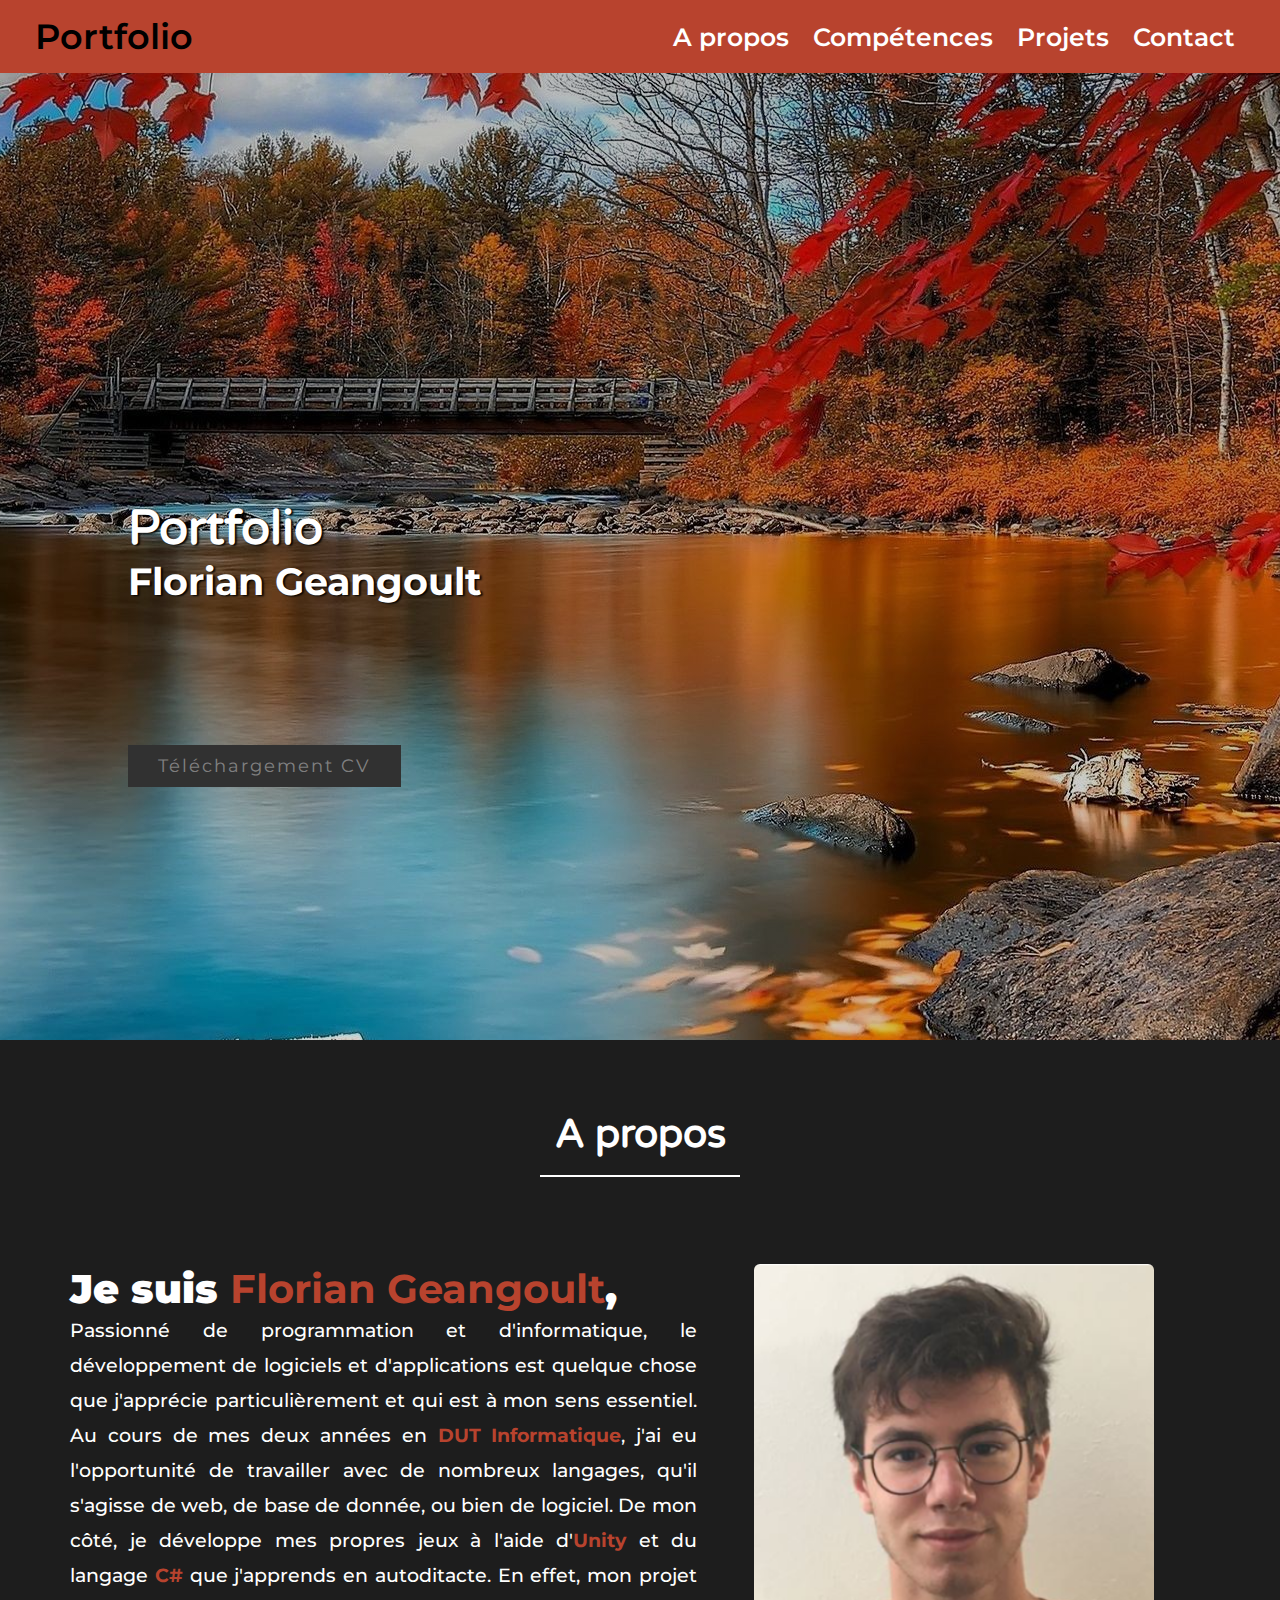
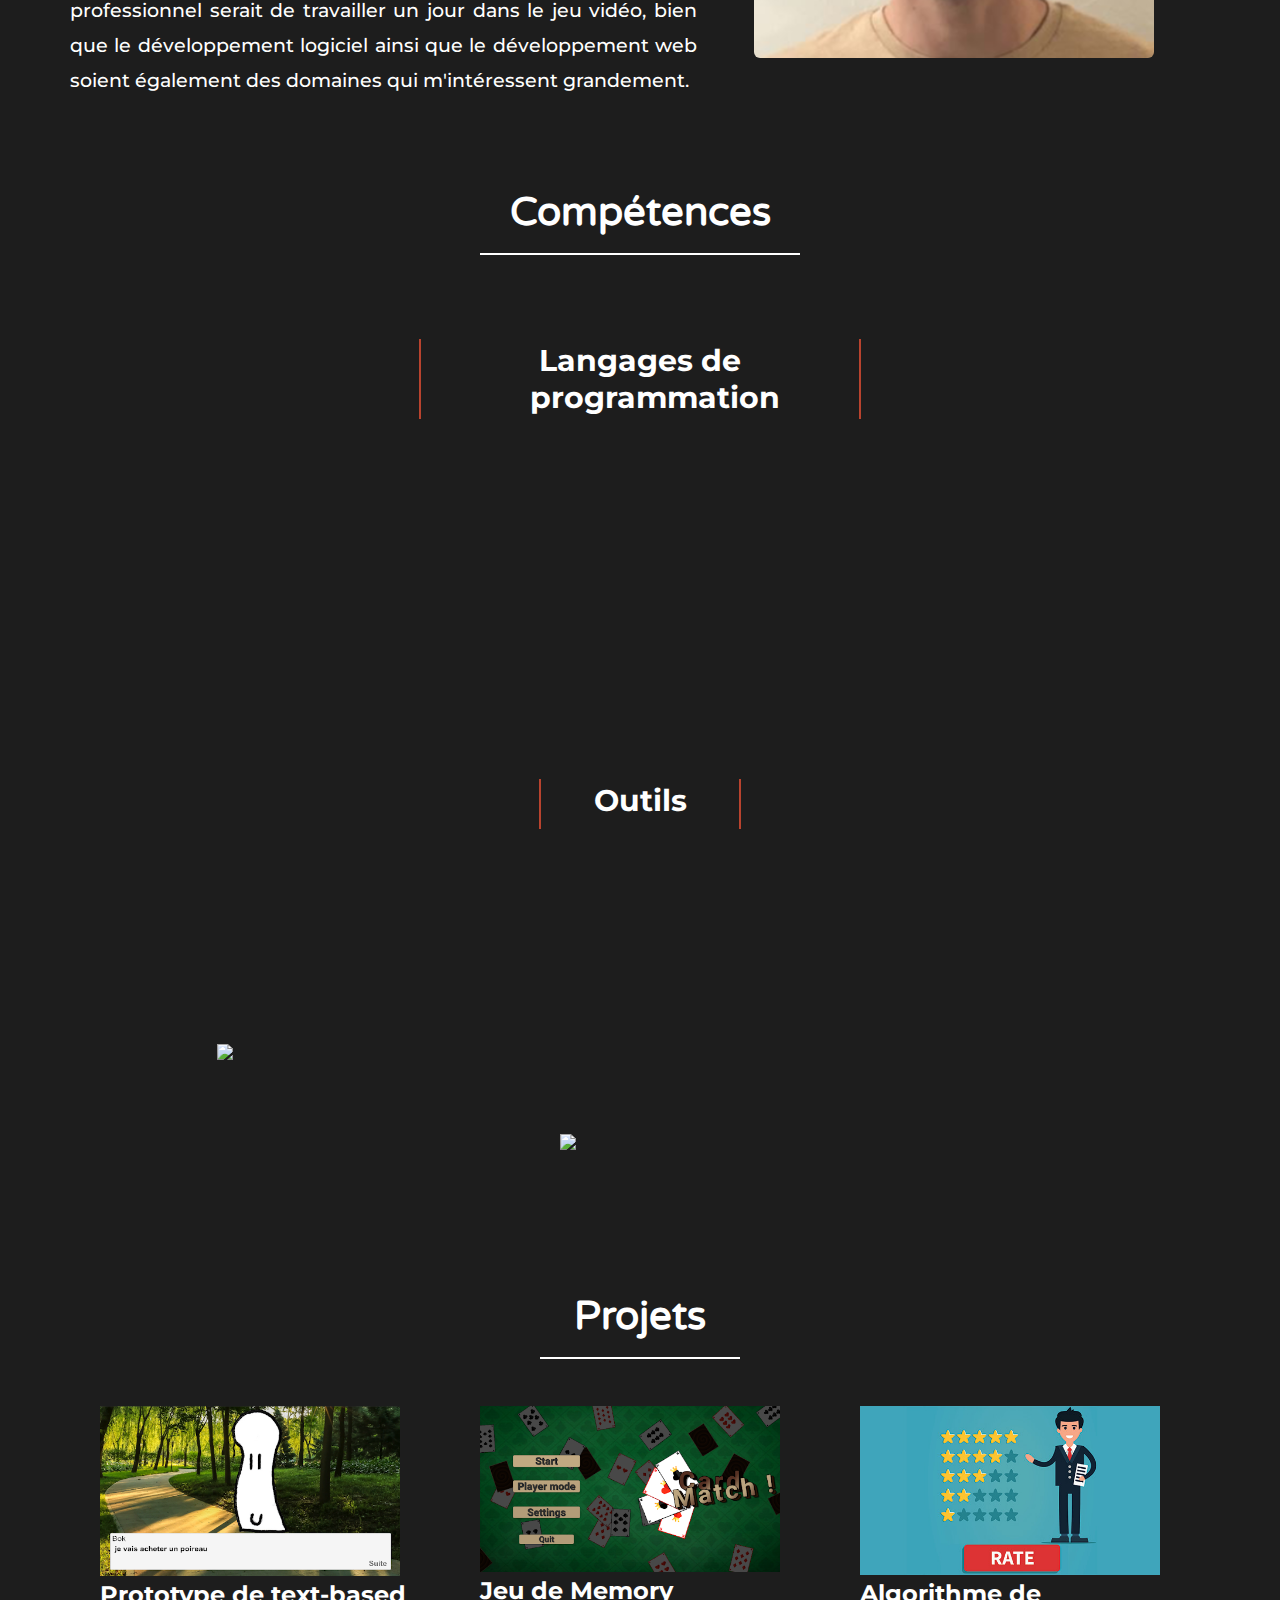
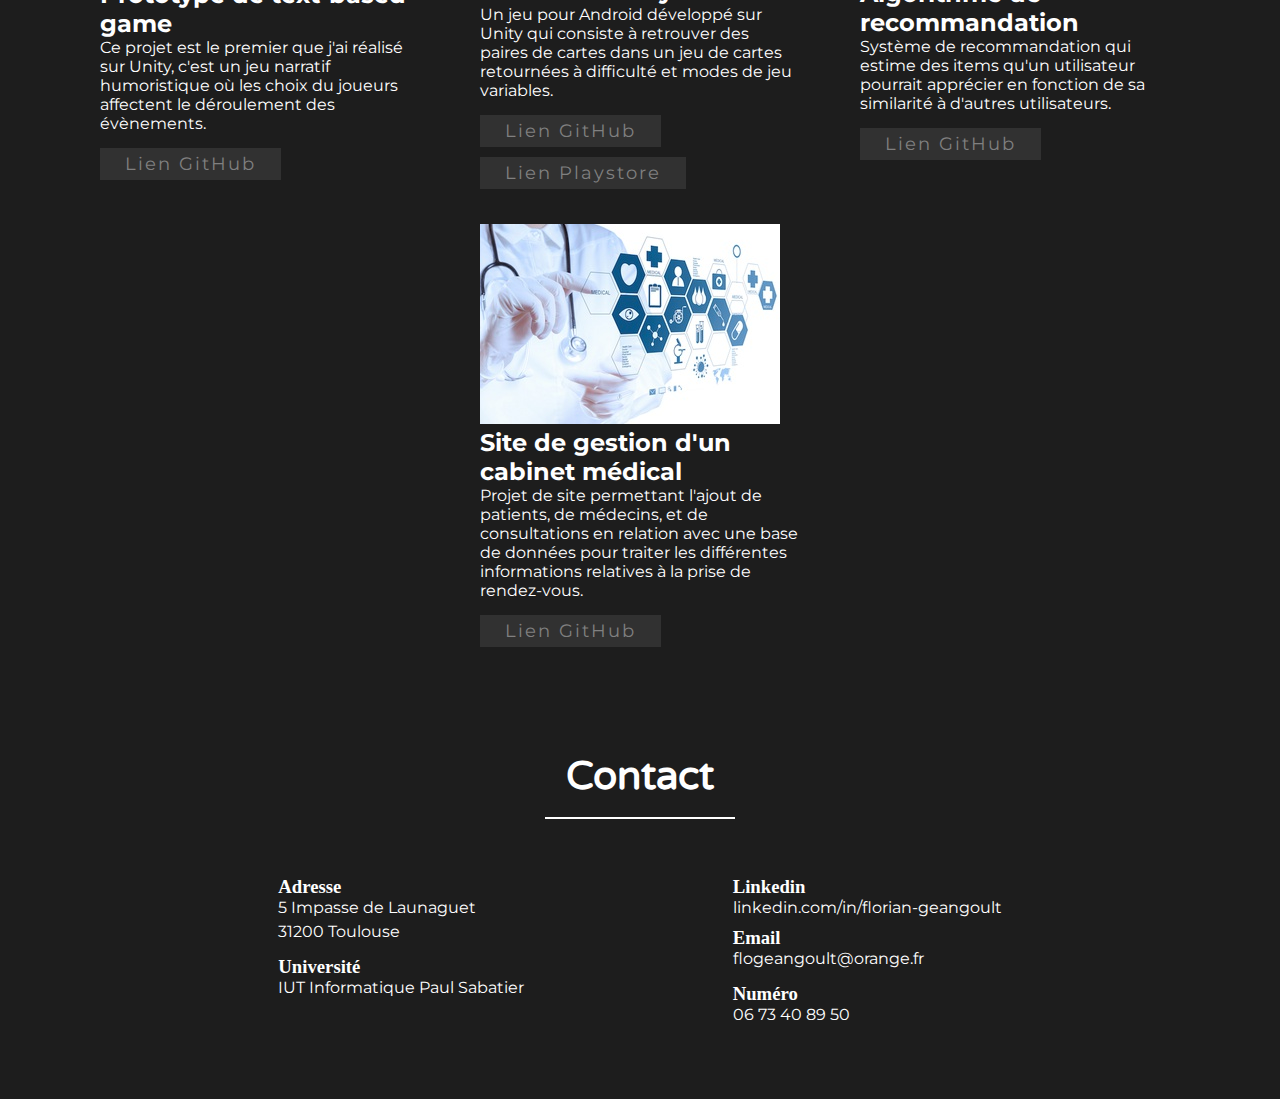
==== HTMLPage1.html @ d73c0a9d "Add files via upload" ====
﻿<!DOCTYPE html>

<html lang="fr" xmlns="http://www.w3.org/1999/xhtml">
<head>
    
    <meta charset="utf-8" />
    <meta name="viewport" content="width=device-width, initial-scale=1.0">
    <title>Mon portfolio</title>
    <link rel="stylesheet" href="styles.css">
    <link rel="stylesheet" href="https://cdn.jsdelivr.net/gh/devicons/devicon@v2.14.0/devicon.min.css">
</head>
<body>
    
        <nav class = "navbar" id="navbar">
            <div class="max-width">
            
                <div class="logo"><a href="#intro"> Portfolio</a></div>
                <ul class = "menu">
                    <li><a href="#presentation"> A propos</a></li>
                    <li><a href="#competences"> Compétences</a></li>
                    <li><a href="#projets"> Projets</a></li>
                    <li><a href="#contact"> Contact</a></li>
                
                </ul>
            </div>
        </nav>
    <section class = "intro" id="intro"> 
        <div class="texte">
            <h1> Portfolio</h1>
            
            <h2>Florian Geangoult</h2>
            <div class="button">
                <a href="CV_Stage.pdf" download> Téléchargement CV </a>
            </div>
        </div>
    </section>
   
    <section class="presentation" id="presentation">
        <h1> A propos</h1>
        <div class="trait"></div>
        <div class = "contenu">
        <div class="column textIntro">

            <h2>
                Je suis <span>Florian Geangoult</span>,
            </h2>
            <p>
               Passionné de programmation et d'informatique, le développement de logiciels et d'applications est quelque chose que j'apprécie particulièrement et qui est à mon sens essentiel.
               Au cours de mes deux années en <span>DUT Informatique</span>, j'ai eu l'opportunité de travailler avec de nombreux langages, qu'il s'agisse de web, de base de donnée, ou bien de logiciel. De mon
               côté, je développe mes propres jeux à l'aide d'<span>Unity</span> et du langage <span>C#</span> que j'apprends en autoditacte. En effet, mon projet professionnel serait de travailler un jour dans le jeu vidéo,
               bien que le développement logiciel ainsi que le développement web soient également des domaines qui m'intéressent grandement.
            </p>
        </div>
        <div class="column right">
            <img src = "portrait.PNG">
        </div>
        </div>
    </section>

    <section class = "competences" id="competences">
        <h1> Compétences</h1>
        <div class="trait"></div>
        <div class="textCompetences">
            <div class="titreCompetences">
                <div class="column first">
                    <div class = "traitvertical"></div>
                </div>
                <div class="column second">
                    <h2>
                        Langages de programmation
                    </h2>
                </div>
                <div class="column third">
                    <div class = "traitvertical"></div>
                </div>
            </div>
            <div class="langages">
                
                <div class="column first">
                    <i class="devicon-java-plain colored"></i>
                </div>
                <div class="column second">
                    <i class="devicon-csharp-plain colored"></i>
                </div>
                <div class="column third">
                    <i class="devicon-c-plain colored"></i>
                </div>
                <div class="column fourth">
                    <i class="devicon-python-plain colored"></i>
                </div>
                <div class="column fifth">
                    <i class="devicon-php-plain colored"></i>
                </div>
                <div class="column sixth">
                    <i class="devicon-html5-plain colored"></i>
                </div>
                <div class="column seventh">
                    <i class="devicon-css3-plain colored"></i>
                </div>
                <div class="column eighth">
                    <i class="devicon-mysql-plain colored"></i>
                
            </div>
            
        </div>
        <div class="titreOutils">
            <div class="column first">
                <div class = "traitvertical"></div>
            </div>
            <div class="column second">
                <h2>
                    Outils
                </h2>
            </div>
            <div class="column third">
                <div class = "traitvertical"></div>
            </div>
        </div>
        <div class="langages">
                
            <div class="column first">
                <img src = "unity.PNG">
            </div>
            <div class="column second">
                <i class="devicon-vscode-plain colored"></i>
            </div>
            <div class="column third">
                <i class="devicon-apache-plain colored"></i>
            </div>
            <div class="column fourth">
                <img src = "github.PNG">
            </div>
           
        </div>
</section>

    <section class="projets" id="projets">
        <h1>Projets</h1>  
        <div class="trait"></div>
        <div class="images">
            <div class="column first">
                <img src="bok.png">
                <h2>Prototype de text-based game</h2> <i class="devicon-csharp-plain colored"></i>
                <p>Ce projet est le premier que j'ai réalisé sur Unity, c'est un jeu narratif humoristique
                    où les choix du joueurs affectent le déroulement des évènements.
                </p>
                <a href="https://github.com/FlorianGeangoult/BokTextBased/tree/master" target="_blank">Lien GitHub</a>       
            </div>
            <div class="column second">
                <img src="memory.png">
                
                <h2>Jeu de Memory</h2> <i class="devicon-csharp-plain colored"></i>
                <p>Un jeu pour Android développé sur Unity qui consiste à retrouver des paires de cartes dans un jeu de cartes retournées
                    à difficulté et modes de jeu variables.
                </p>
                <li><a href="https://github.com/FlorianGeangoult/Memory/tree/master" target="_blank">Lien GitHub</a></li>
                <li><a href="https://play.google.com/store/apps/details?id=com.Jangouz.Memory&hl=fr&gl=US" target="_blank">Lien Playstore</a></li>
            </div>
            <div class="column third">
                <img src="recommandation2.jpg">
                <h2>Algorithme de recommandation</h2><i class="devicon-python-plain colored"></i>
                <p>Système de recommandation qui estime des items qu'un utilisateur pourrait apprécier en fonction
                    de sa similarité à d'autres utilisateurs.
                </p>
                <a href="https://github.com/FlorianGeangoult/Recommandation">Lien GitHub</a>
            </div>
            <div class="column fourth">
                <img src="cabinet.jpg">
                <h2>Site de gestion d'un cabinet médical</h2><i class="devicon-php-plain colored"></i><i class="devicon-html5-plain colored"></i><i class="devicon-css3-plain colored"></i><i class="devicon-mysql-plain colored"></i>
                <p>Projet de site permettant l'ajout de patients, de médecins, et de consultations en relation
                    avec une base de données pour traiter les différentes informations relatives à la prise de rendez-vous.
                </p>
                <a href="https://github.com/FlorianGeangoult/Recommandation">Lien GitHub</a>
            </div>
        </div>
    </section>

    <section class = "contact" id="contact">
        <h1>Contact</h1>  
        <div class="trait"></div>
        <div class="contactMe">
            <div class="infos">
                

                <h3>Adresse</h3>
                <p>5 Impasse de Launaguet</p>
                <p>31200 Toulouse</p>

                <h3>Université</h3>
                <p>IUT Informatique Paul Sabatier</p>
            </div>
            
            <div class="reseaux">
                <h3>Linkedin</h3>
                <a href="https://www.linkedin.com/in/florian-geangoult-b936b31b6/">linkedin.com/in/florian-geangoult</a>

                <h3>Email</h3>
                <p>flogeangoult@orange.fr</p>
                
                <h3>Numéro</h3>
                <p>06 73 40 89 50</p>
            </div>
            

            

        </div>

    </section>

    
    

</body>
</html>
---- styles.css ----
@import url('https://fonts.googleapis.com/css2?family=Montserrat&family=Varela+Round&display=swap');

html {
    scroll-behavior: smooth;
}

*
{
    margin : 0;
    padding : 0;
    box-sizing : border-box;
    text-decoration: none;
}

span{
    color: rgb(184, 67, 46);
}


h1
{
    font-family: 'Varela Round', sans-serif;
}

h2
{
    font-family: 'Montserrat', sans-serif;
}

p
{
    font-family: 'Montserrat', sans-serif;
}

a
{
    font-family: 'Montserrat', sans-serif;
}

/* navbar */
.max-width 
{
    padding: 0px 2% 0px;
    margin: auto;
    display: flex;
    align-items: center;
    justify-content: space-between;
}

.navbar 
{
    width : 100%;
    padding : 15px 10px;
    position: fixed;
    background-color: rgb(184, 67, 46);
    top: 1;
    transition: top 0.3s;
    
}

.navbar .logo a
{
    color: rgb(0, 0, 0);
    font-size : 35px;
    font-weight: 600;
}

.navbar .menu li
{
    list-style: none;
    display: inline-block;
}

body {
    background-color: rgb(29, 29, 29);
}

.navbar .menu li a
{   
    color : #fff;
    font-size: 25px;
    font-weight: 600;
    padding: 10px;
    transition: 0.5s;
}

.navbar .menu li a:hover 
{
    color: rgb(92, 14, 14);
}

/* intro*/
.intro
{
    background :  linear-gradient( rgba(0, 0, 0, 0.274), rgba(0, 0, 0, 0.164) ), url('fond2.jpg') no-repeat center;
    height:100%;
    width:100%;
    display: flex;
    
    padding-top: 500px;
    padding-left: 10%;
    color : white;
}

.texte {
    
    width: 100%;
    height: 540px;
}
.texte h1
{
    text-shadow: 2px 1px 2px black;
    font-size: 300%;
}

.texte h2
{
    text-shadow: 2px 1px 2px black;
    font-size: 240%;  
}


h1 span
{
    color : slateblue;
}

/* Bouton */

.intro a 
{   
       
    padding: 10px 30px;  
    color : rgba(255, 255, 255, 0.4);
    background:  rgb(49, 49, 49);
    letter-spacing: 2px;
    font-size: 18px;
    transition: 0.6s;
}





.intro a:hover 
{   
    color : rgba(255, 255, 255, 1); 
    background: rgb(184, 67, 46);
}


.button
{
    
    padding-right: 30px;
    padding-top: 150px;
}

/* A propos */

.presentation .contenu {
    padding-top: 90px;
    display: flex;
    flex-wrap: wrap;
}

.presentation .contenu .column
{
    flex-grow: 1;
    min-width: 420px;
}

.presentation .contenu .right img
{   
       
    width: 400px;
    height: auto;
    border-radius: 6px;
}




.presentation .contenu .textIntro{
    width: 55%;
    margin-right: 5%;
    padding-bottom: 20px;
    flex-wrap: wrap;
    text-align: justify;
}

.presentation .contenu .textIntro span{
    font-weight: bold;
}

.presentation .contenu .right{
    width: 40%;
}

.presentation .contenu .left{
    width: 20%;
    
}



.presentation p
{
    font-size: 19px;
    font-weight: 500;
    line-height: 35px;
}


.presentation
{
    
    color: white;
    margin: 70px;
}

.presentation h1
{
    text-align: center;
    
    color: white;
    font-size: 40px;
    font-weight: 900;
    padding-bottom: 20px;   
    
}

.presentation h2
{
    
    
    color: white;
    font-size: 40px;
    font-weight: 900;
    
    
}



.presentation .trait
{
    height: 2px;
    width: 200px;
    background-color: white;
    margin : -3px auto;
}

.presentation span
{
    color: rgb(184, 67, 46);
}





/* Experiences */

.competences{
    
    
    margin: 50px;
}

.competences .textCompetences{
padding-top: 90px;

}

.competences .titreCompetences .traitvertical{

    padding-top: 80px;
    height: 30px;
    width: 2px;
    background-color: rgb(184, 67, 46);
    margin : -3px auto;

}
.competences .titreCompetences {
    
    
    display: flex;
    justify-content: center;
    
}

.competences .titreCompetences .column{
    width: 220px;
    padding-bottom: 20px;
}

.competences .titreOutils .traitvertical{

    padding-top: 50px;
    height: 30px;
    width: 2px;
    background-color: rgb(184, 67, 46);
    margin : -3px auto;

}
.competences .titreOutils {
    
    
    display: flex;
    justify-content: center;
    
}

.competences .titreOutils .column{
    width: 100px;
    
}

.competences h1
{
    text-align: center;
    padding-bottom: 20px;
    color: white;
    font-size: 40px;
    font-weight: 900;
   
}

.competences h2
{
    text-align: center;
   
    color: white;
    font-size: 30px;
    font-weight: 700;
   
}

.competences .trait
{
    
    height: 2px;
    width: 320px;
    background-color: white;
    margin : -3px auto;
}

.competences .langages .column{
    width: 250px;
    padding-bottom : 20px;
}

.competences .langages {
    margin: 10%;
    padding-top: 50px;
    display: flex;
    justify-content: space-evenly;
    flex-wrap: wrap;
}


.competences i
{
   
    font-size: 200px;  
}

.competences .langages .first img{
    padding-top: 50px;
    padding-right: 50px;
    width : 300px;
    height: auto;
}

.competences .langages .fourth img{
    padding-top: 50px;
    padding-left : 45px;
    width : 200px;
    height: auto;
}




/* Projets */

.projets{
    
    padding-bottom: 20px;
    color: white;
    margin: 40px;
}
.projets h1
{
    text-align: center;
   
    color: white;
    font-size: 40px;
    font-weight: 900;
    padding-bottom: 20px;   
}

.projets .trait
{
    height: 2px;
    width: 200px;
    background-color: white;
    margin : -3px auto;
}

.projets .images {
    padding-top: 50px;
    display: flex;
    justify-content: space-evenly;
    flex-wrap: wrap;
}

.projets .images img {
    width: 300px;
    height: auto;
}

.projets .images .column{
    width: 320px;
    padding-bottom: 20px;
}

.projets .images p
{
    padding-bottom: 20px;
}

.projets .second p
{
    padding-bottom: 0px;
}
.projets .images a 
{   
   
    padding: 5px 25px;  
    color : gray;
    background:  rgb(49, 49, 49);
    letter-spacing: 2px;
    font-size: 18px;
    transition: 0.6s;     
}

.projets .images a:hover 
{   
    color : rgba(255, 255, 255, 1); 
    background: rgb(184, 67, 46);
}

.projets li 
{   
    list-style: none;
    margin: 20px 0;
}

/* Contact */

.contact{
    
    color: white;
    margin: 70px;
}
.contact h1
{
    text-align: center;
    
    color: white;
    font-size: 40px;
    font-weight: 900;
    padding-bottom: 20px;   
}

.contact .trait
{
    height: 2px;
    width: 190px;
    background-color: white;
    margin : -3px auto;
}

.contact .contactMe {
    padding-top: 50px;
    display: flex;
    justify-content: space-evenly;
}

.contact .contactMe p{
    padding-bottom: 5px;
}

.contact h3{
    padding-top: 10px;
}

.contact a
{   
    color : #fff;
    
    transition: 0.5s;
}

.contact a:hover 
{   
    color : rgb(184, 67, 46); 
    
}
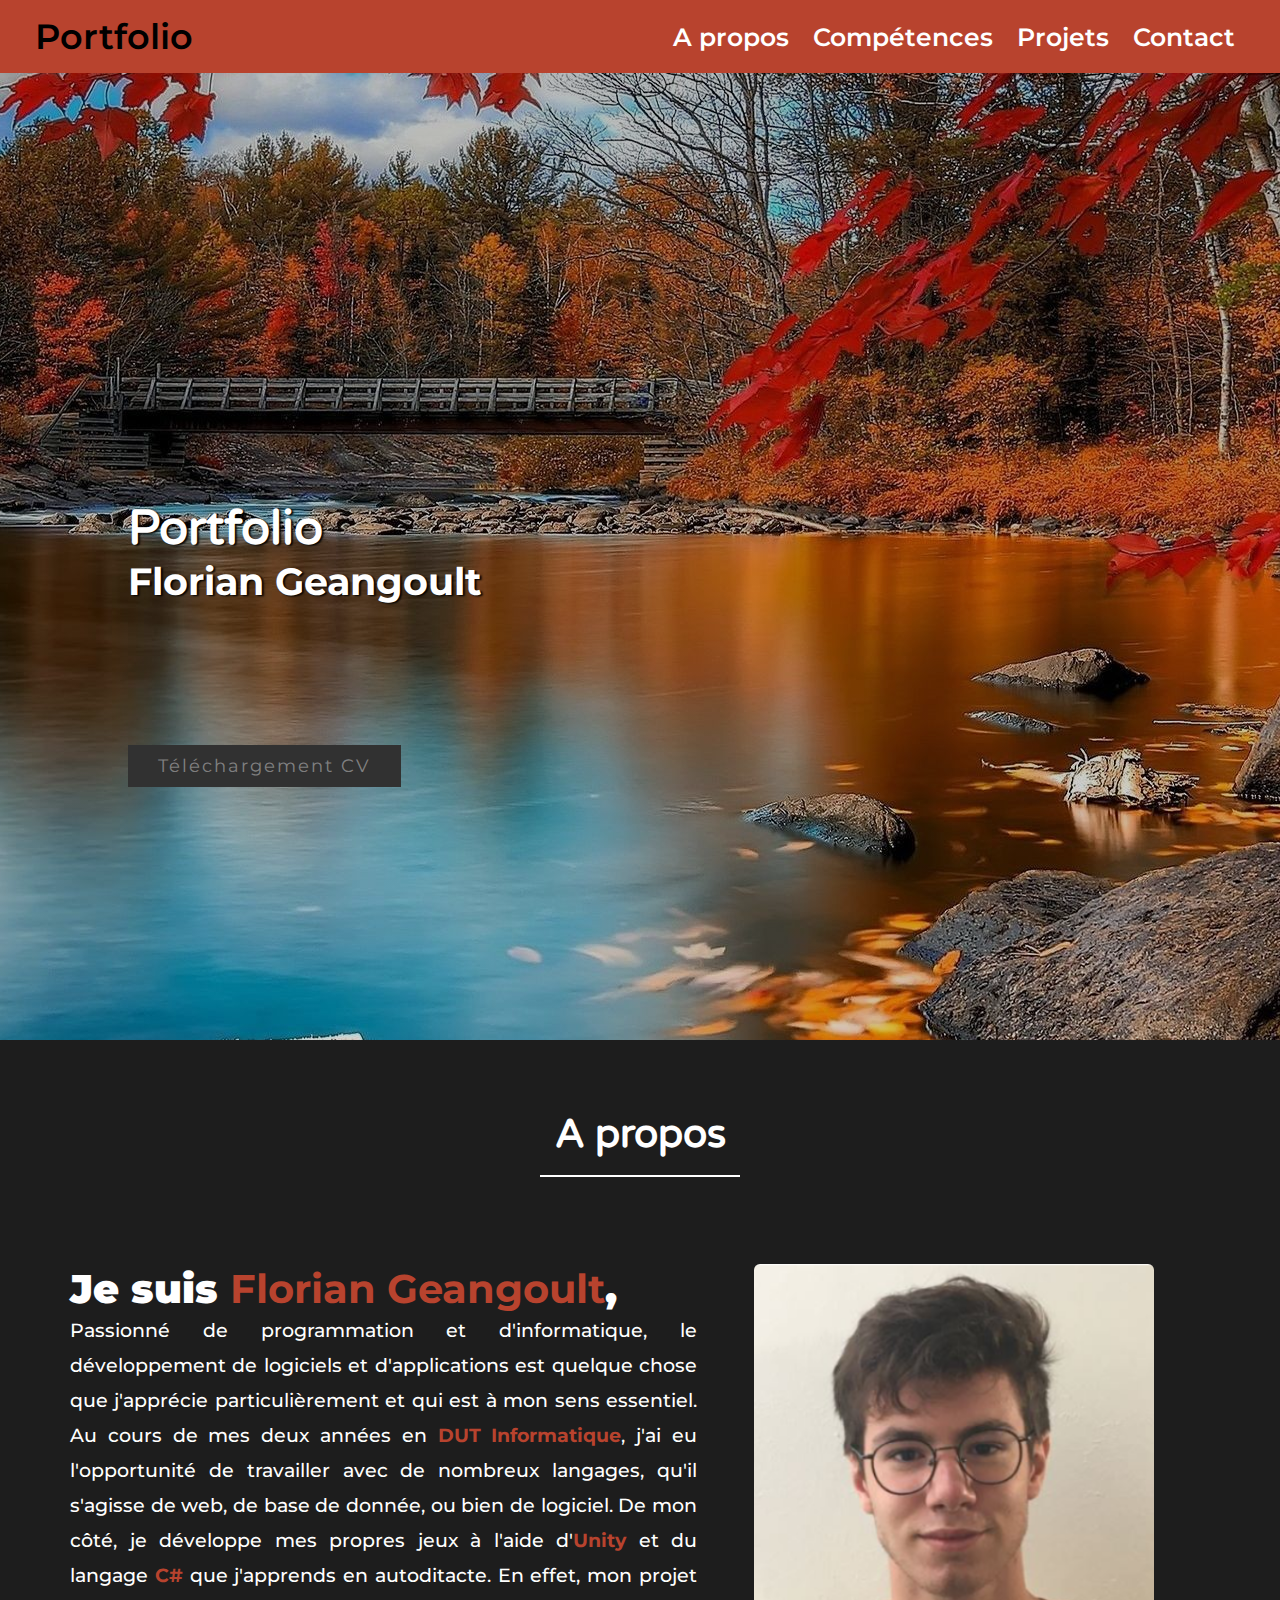
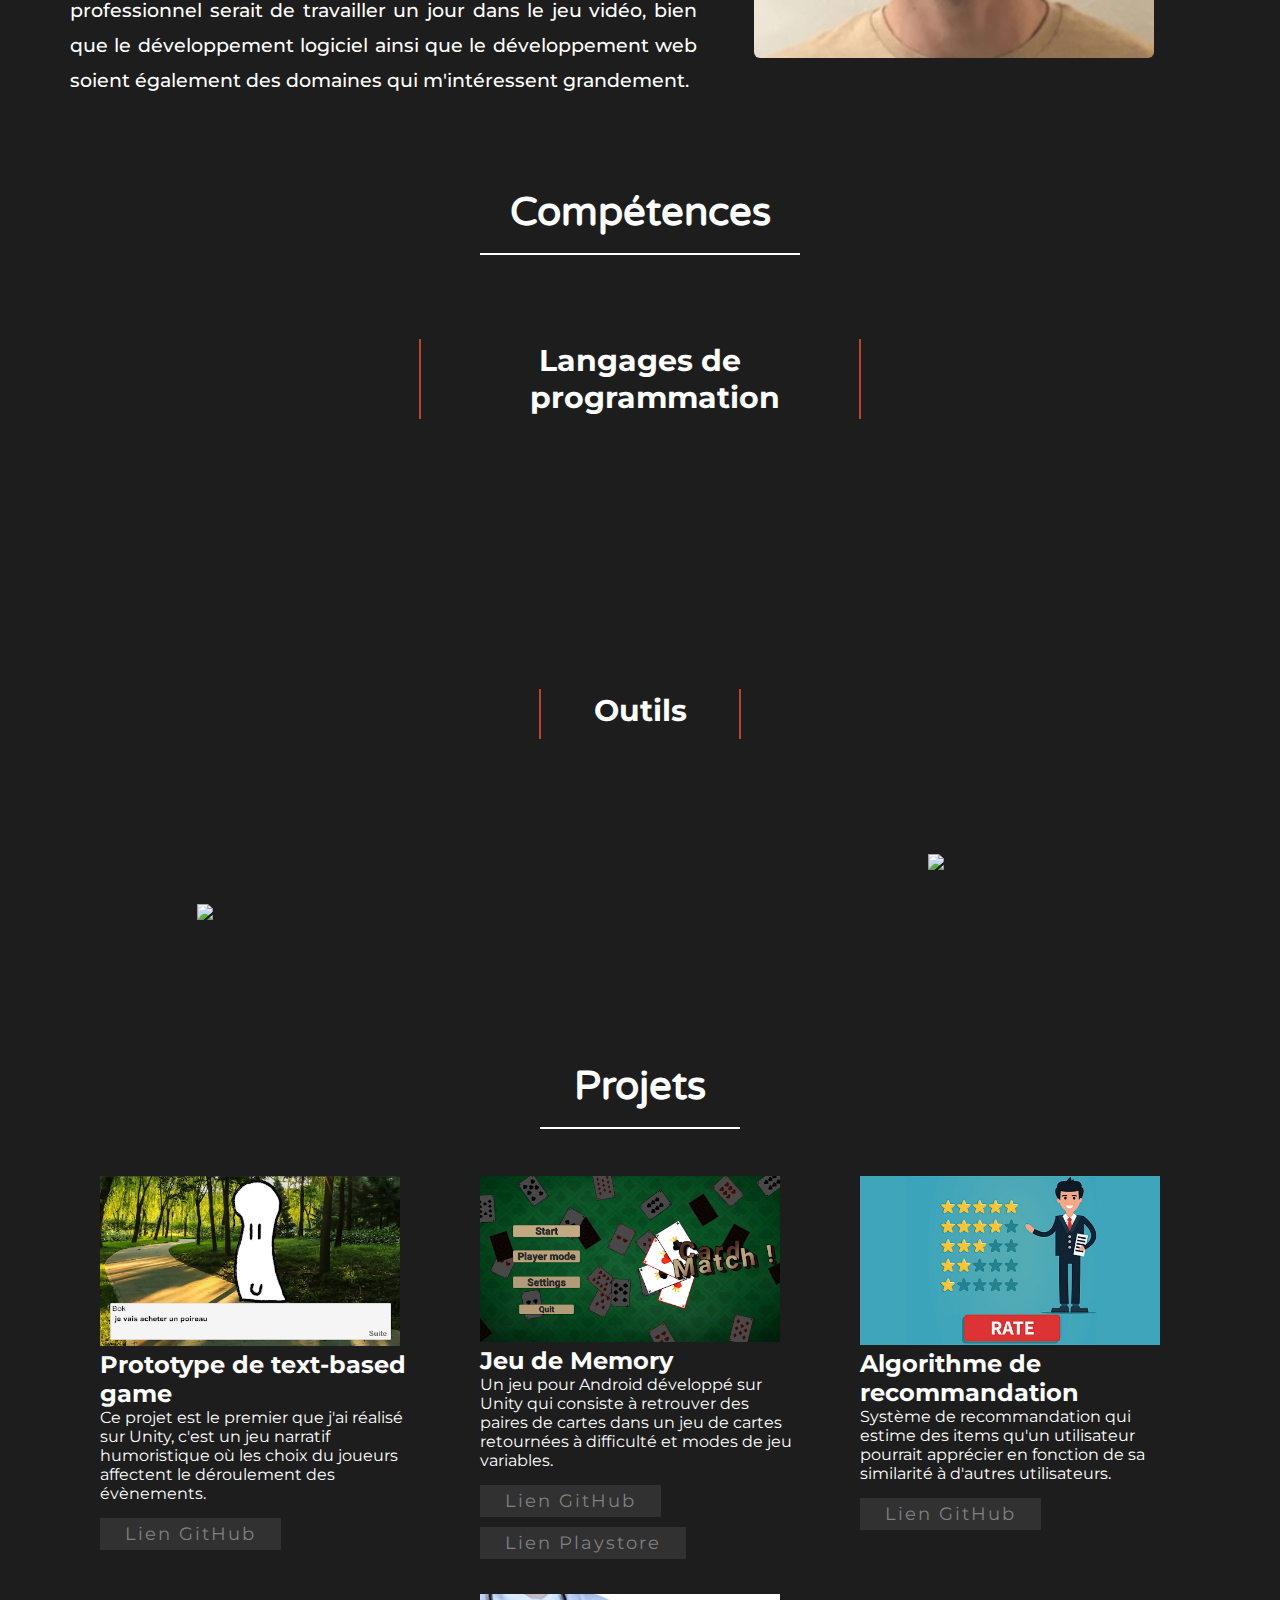
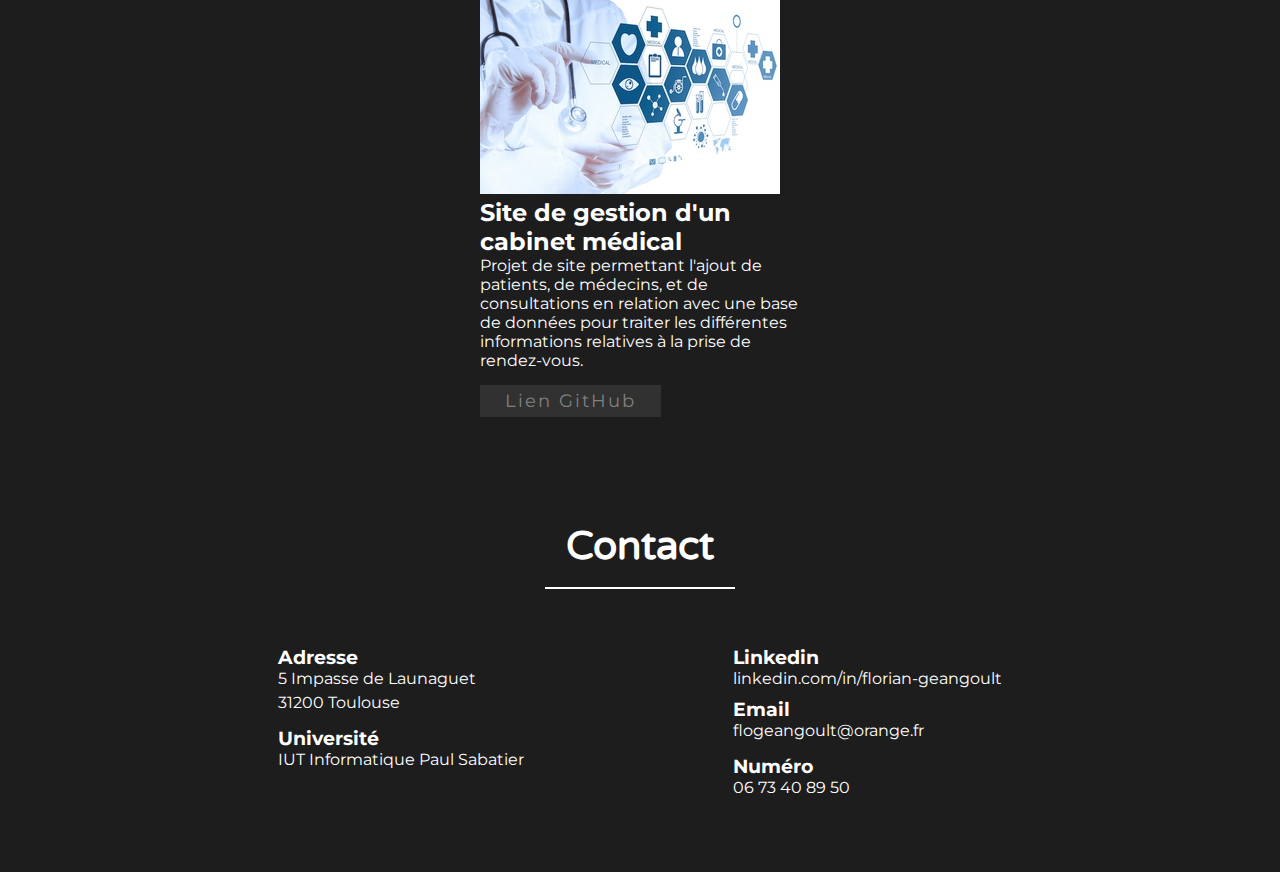
==== commit 4b25e740: "Update HTMLPage1.html" ====
--- a/HTMLPage1.html
+++ b/HTMLPage1.html
@@ -1,4 +1,4 @@
-﻿<!DOCTYPE html>
+<!DOCTYPE html>
 
 <html lang="fr" xmlns="http://www.w3.org/1999/xhtml">
 <head>
@@ -212,4 +212,4 @@
     
 
 </body>
-</html>+</html>
--- a/styles.css
+++ b/styles.css
@@ -1,3 +1,4 @@
+
 
 @import url('https://fonts.googleapis.com/css2?family=Montserrat&family=Varela+Round&display=swap');
 
@@ -24,6 +25,11 @@
 }
 
 h2
+{
+    font-family: 'Montserrat', sans-serif;
+}
+
+h3
 {
     font-family: 'Montserrat', sans-serif;
 }
@@ -293,7 +299,7 @@
 
 .competences .titreCompetences .column{
     width: 220px;
-    padding-bottom: 20px;
+    
 }
 
 .competences .titreOutils .traitvertical{
@@ -348,13 +354,13 @@
 }
 
 .competences .langages .column{
-    width: 250px;
+    width: 200px;
     padding-bottom : 20px;
 }
 
 .competences .langages {
     margin: 10%;
-    padding-top: 50px;
+    
     display: flex;
     justify-content: space-evenly;
     flex-wrap: wrap;
@@ -364,18 +370,18 @@
 .competences i
 {
    
-    font-size: 200px;  
+    font-size: 150px;  
 }
 
 .competences .langages .first img{
     padding-top: 50px;
-    padding-right: 50px;
+    padding-right: 120px;
     width : 300px;
     height: auto;
 }
 
 .competences .langages .fourth img{
-    padding-top: 50px;
+    
     padding-left : 45px;
     width : 200px;
     height: auto;
@@ -392,6 +398,15 @@
     color: white;
     margin: 40px;
 }
+
+.projets i{
+    
+    height: 100px;
+    margin-top: 20px;
+    padding-top: 20px;
+    border-top-width: 20px;
+}
+
 .projets h1
 {
     text-align: center;
@@ -425,6 +440,13 @@
 .projets .images .column{
     width: 320px;
     padding-bottom: 20px;
+}
+
+.projets .images .column .first h2{
+    
+    margin-bottom: 40px;
+    padding-bottom: 40px;;
+    height: 100px;
 }
 
 .projets .images p
